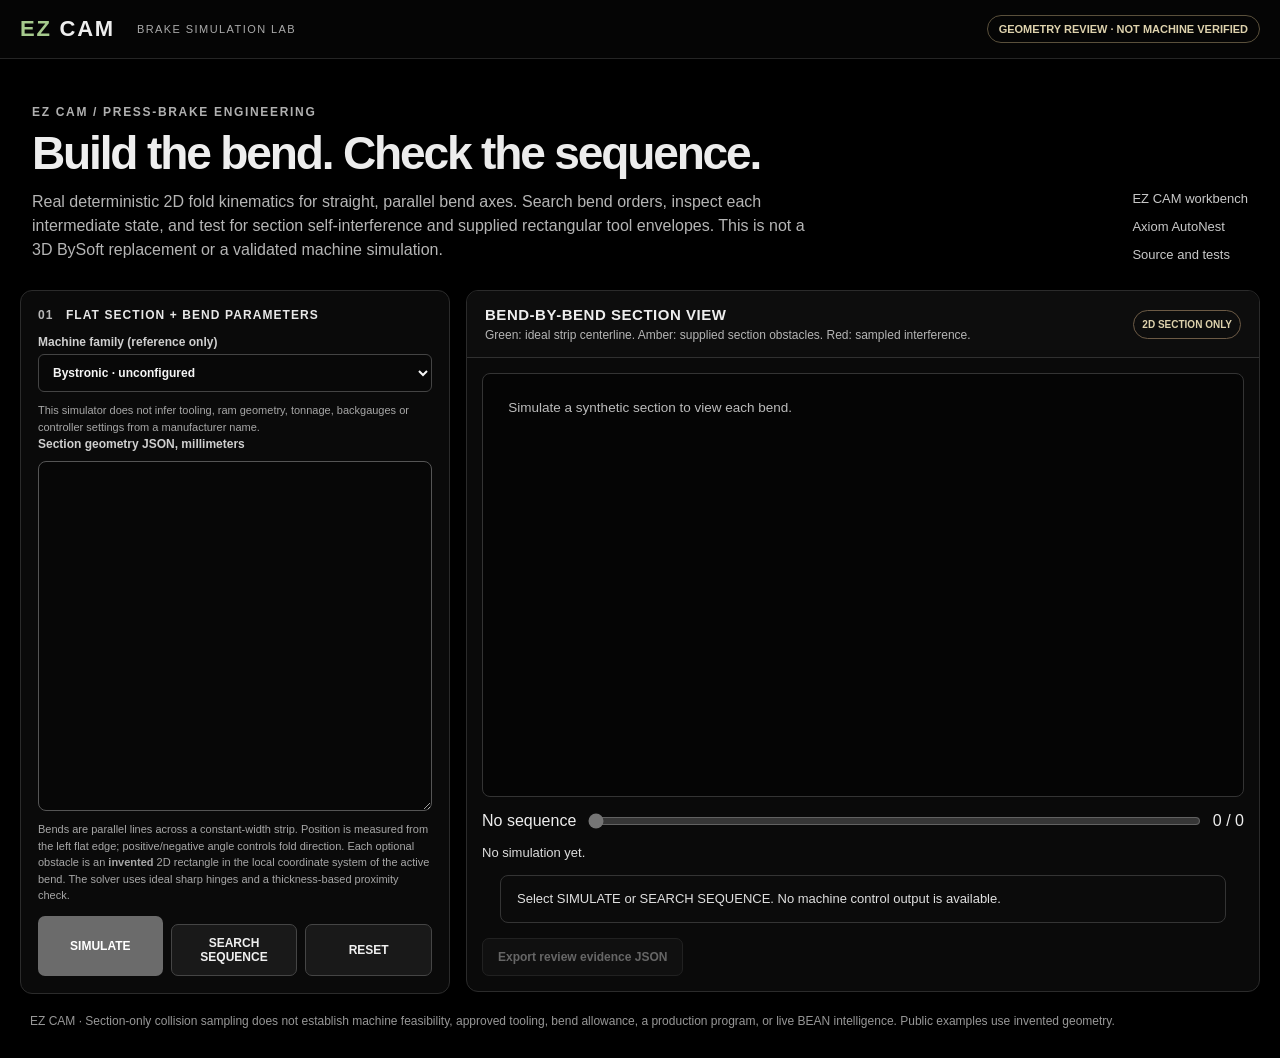
==== web/brake-lab.html @ 6bdc5dbf "Add public EZ CAM Bystronic-family brake section simulation workbench" ====
<!doctype html>
<html lang="en">
<head>
<meta charset="utf-8">
<meta name="viewport" content="width=device-width,initial-scale=1">
<meta name="description" content="EZ CAM brake-section fold simulation, synthetic geometric collision review and bend sequence search.">
<title>EZ CAM | Brake Simulation Lab</title>
<link rel="stylesheet" href="./style.css">
<style>
.brake-grid{display:grid;grid-template-columns:minmax(320px,430px) minmax(0,1fr);gap:16px;align-items:start}
.brake-lab-textarea{display:block;width:100%;min-height:350px;resize:vertical;background:#070707;border:1px solid #555;color:#eee;border-radius:8px;padding:12px;font:12px/1.55 Consolas,monospace;margin-top:10px}
.brake-actions{display:flex;gap:8px;flex-wrap:wrap;margin-top:12px}.brake-actions button{flex:1;min-width:110px}
#section-preview{display:block;width:100%;height:auto;min-height:290px;background:#050505;border:1px solid #343434;border-radius:8px}
.brake-slider{display:flex;gap:10px;align-items:center;margin:14px 0}.brake-slider input{flex:1;accent-color:#a6ca8d}
.brake-stats{display:flex;gap:12px;flex-wrap:wrap;color:#ddd;font-size:13px}
.brake-stats strong{color:#a6ca8d}.brake-evidence{white-space:pre-wrap;line-height:1.6;color:#c5c5c5;font-size:12px}
@media(max-width:950px){.brake-grid{grid-template-columns:1fr}}
</style>
</head>
<body>
<header class="topbar"><a class="brand" href="./"><span>EZ</span> CAM</a><span class="motto">BRAKE SIMULATION LAB</span><span class="mode">GEOMETRY REVIEW · NOT MACHINE VERIFIED</span></header>
<main>
<section class="hero">
 <div><p class="kicker">EZ CAM / PRESS-BRAKE ENGINEERING</p><h1>Build the bend. <em>Check the sequence.</em></h1>
 <p>Real deterministic 2D fold kinematics for straight, parallel bend axes. Search bend orders, inspect each intermediate state, and test for section self-interference and supplied rectangular tool envelopes. This is not a 3D BySoft replacement or a validated machine simulation.</p></div>
 <nav class="hero-links"><a href="./">EZ CAM workbench</a><a href="https://danieloculus0-bot.github.io/Axiom_Beta/erp/autonest.html">Axiom AutoNest</a><a href="https://github.com/danieloculus0-bot/EZ-CAM">Source and tests</a></nav>
</section>
<div class="brake-grid">
 <div class="panel">
 <h2><span>01</span> FLAT SECTION + BEND PARAMETERS</h2>
 <label>Machine family (reference only)<select id="brake-machine">
 <option value="bystronic">Bystronic · unconfigured</option><option value="accurpress">Accurpress · unconfigured</option></select></label>
 <p class="fine">This simulator does not infer tooling, ram geometry, tonnage, backgauges or controller settings from a manufacturer name.</p>
 <label for="brake-input">Section geometry JSON, millimeters</label>
 <textarea id="brake-input" class="brake-lab-textarea" spellcheck="false" aria-label="Flat section bend and obstacle definition"></textarea>
 <p class="fine">Bends are parallel lines across a constant-width strip. Position is measured from the left flat edge; positive/negative angle controls fold direction. Each optional obstacle is an <strong>invented</strong> 2D rectangle in the local coordinate system of the active bend. The solver uses ideal sharp hinges and a thickness-based proximity check.</p>
 <div class="brake-actions"><button id="brake-sim" type="button">SIMULATE</button><button id="brake-opt" class="secondary" type="button">SEARCH SEQUENCE</button><button id="brake-reset" class="secondary" type="button">RESET</button></div>
 </div>
 <div class="stage">
  <div class="stage-head"><div><h2>BEND-BY-BEND SECTION VIEW</h2><p>Green: ideal strip centerline. Amber: supplied section obstacles. Red: sampled interference.</p></div><span class="unverified">2D SECTION ONLY</span></div>
  <div style="padding:15px"><svg id="section-preview" viewBox="0 0 900 500" xmlns="http://www.w3.org/2000/svg" role="img" aria-label="Generated 2D folding sequence section geometry">
   <text x="30" y="45" fill="#bcbcbc">Simulate a synthetic section to view each bend.</text></svg>
   <div class="brake-slider"><span id="brake-frame-label">No sequence</span><input id="brake-frame" type="range" min="0" max="0" value="0" disabled aria-label="Simulation frame"><span id="brake-frame-index">0 / 0</span></div>
   <div id="brake-stats" class="brake-stats">No simulation yet.</div>
   <div id="brake-result" class="result" role="status">Select SIMULATE or SEARCH SEQUENCE. No machine control output is available.</div>
   <pre id="brake-evidence" class="brake-evidence"></pre>
   <button id="brake-export" class="secondary" type="button" disabled>Export review evidence JSON</button>
  </div>
 </div>
</div>
<footer><p>EZ CAM · Section-only collision sampling does not establish machine feasibility, approved tooling, bend allowance, a production program, or live BEAN intelligence. Public examples use invented geometry.</p></footer>
</main>
<script type="module" src="./brake-lab.mjs"></script>
</body></html>
---- web/style.css ----
:root{font-family:Inter,"Segoe UI",Arial,sans-serif;background:#000000;color:#eeeeee;color-scheme:dark}*{box-sizing:border-box}body{margin:0}a{color:#c9c9c9;text-decoration:none}a:hover{text-decoration:underline}.topbar{display:flex;align-items:center;gap:22px;padding:15px max(20px,calc((100vw - 1540px)/2));border-bottom:1px solid #252525;background:#050505}.brand{font-size:22px;font-weight:900;letter-spacing:.08em;color:#eeeeee}.brand span{color:#a6ca8d}.motto{font-size:11px;color:#aaaaaa;letter-spacing:.13em}.mode{margin-left:auto;color:#ded2ad;border:1px solid #5a503b;border-radius:30px;padding:7px 11px;font-size:11px;font-weight:700}main{max-width:1540px;margin:auto;padding:20px}.hero{display:flex;align-items:end;justify-content:space-between;gap:20px;padding:24px 12px 28px}.hero h1{font-size:clamp(28px,3.6vw,55px);line-height:1.09;letter-spacing:-.047em;margin:7px 0 12px}.hero em{color:#ececec;font-style:normal}.hero p{max-width:780px;color:#b5b5b5;line-height:1.5;margin:0}.hero .kicker{font-size:12px;letter-spacing:.14em;color:#b0b0b0;font-weight:800;text-transform:uppercase}.hero-links{display:flex;flex-direction:column;gap:13px;font-size:13px;white-space:nowrap}.workbench{display:grid;grid-template-columns:minmax(310px,380px) minmax(0,1fr);gap:15px;align-items:start}.sidebar{display:flex;flex-direction:column;gap:12px}.panel,.stage{border:1px solid #2b2b2b;background:#0a0a0a;border-radius:12px;overflow:hidden}.panel{padding:17px}.panel h2{font-size:12px;letter-spacing:.09em;margin:0 0 13px;color:#e8e8e8}.panel h2:not(:first-child){margin-top:20px}.panel h2 span{color:#b7b7b7;margin-right:8px}.panel .free{font-size:9px;letter-spacing:.05em;color:#b7caa6;border:1px solid #414141;border-radius:5px;padding:4px;margin-left:6px}label{display:block;font-size:12px;color:#cfcfcf;font-weight:600}label input,label select{margin-top:5px;width:100%;min-width:0;border:1px solid #444444;background:#080808;border-radius:6px;color:#f5f5f5;padding:10px;font:inherit}label input:focus,label select:focus{outline:2px solid #99c17c;outline-offset:1px}.fields{display:grid;gap:10px}.fields.two{grid-template-columns:repeat(2,minmax(0,1fr))}.fine,.disclaimer{font-size:11px;color:#a7a7a7;line-height:1.5}.fine{margin:10px 0 2px}.suggestion{margin:11px 0 14px;padding:11px;background:#080808;border-left:3px solid #99c17c;color:#d0d0d0;line-height:1.5;font-size:12px;white-space:pre-line}button{cursor:pointer;border:0;border-radius:7px;font:inherit;font-size:12px;font-weight:800;padding:11px 15px;transition:background .1s}button:disabled{opacity:.4;cursor:not-allowed}.primary{width:100%;margin-top:17px;background:#d3d3d3;color:#0d0d0d}.primary:hover:not(:disabled){background:#eeeeee}.secondary{border:1px solid #454545;background:#191919;color:#f0f0f0}.secondary:hover:not(:disabled){background:#303030}.panel button.secondary{width:100%;margin-top:8px}.stage{position:sticky;top:12px}.stage-head{display:flex;gap:12px;justify-content:space-between;align-items:center;padding:15px 18px;background:#0d0d0d;border-bottom:1px solid #303030}.stage-head h2{margin:0;font-size:15px;letter-spacing:.035em}.stage-head p{font-size:12px;color:#b5b5b5;margin:5px 0 0}.unverified{font-size:10px;font-weight:800;white-space:nowrap;color:#ded2ad;border:1px solid #6c5a45;border-radius:20px;padding:8px}#preview{display:block;width:100%;height:auto;background:#050505;aspect-ratio:960/620}.playbar{display:flex;align-items:center;gap:16px;padding:12px 18px;background:#0d0d0d;border-top:1px solid #292929}.playbar span{font-size:10px;letter-spacing:.07em;color:#aaaaaa;white-space:nowrap}.playbar input{flex:1;accent-color:#aacb8e}.playbar button{padding:8px 13px}.outcome{display:grid;grid-template-columns:repeat(3,minmax(0,1fr));border-top:1px solid #333333}.metric{padding:19px;display:flex;flex-direction:column;gap:9px;border-right:1px solid #2b2b2b}.metric:last-child{border-right:0}.metric span{font-size:12px;color:#b4b4b4}.metric strong{font-size:clamp(18px,2.1vw,30px);color:#ededed;letter-spacing:-.05em}.result{margin:15px 18px;padding:13px 16px;background:#0b0b0b;border:1px solid #343434;border-radius:8px;color:#e0e0e0;font-size:13px;line-height:1.5}.result.error{color:#ffe2ba;border-color:#ba7750}.disclaimer{padding:0 18px 18px;margin:0}footer{padding:20px 10px 10px;color:#979797;font-size:12px}footer p{margin:0}[hidden]{display:none!important}@media(max-width:1000px){.hero{align-items:start;flex-direction:column}.hero-links{flex-direction:row;flex-wrap:wrap}.workbench{grid-template-columns:1fr}.stage{position:static}.sidebar{display:grid;grid-template-columns:repeat(2,minmax(0,1fr));align-items:start}.panel{height:100%}}@media(max-width:620px){main{padding:10px}.topbar{padding:13px;flex-wrap:wrap;gap:10px}.motto{display:none}.mode{font-size:9px}.hero{padding:20px 7px}.sidebar{display:flex}.stage-head{align-items:flex-start;flex-direction:column}.unverified{align-self:start}.metric{padding:12px}.metric span{font-size:10px}.metric strong{font-size:19px}.playbar{gap:7px}.playbar span{font-size:9px}footer{line-height:1.6}}
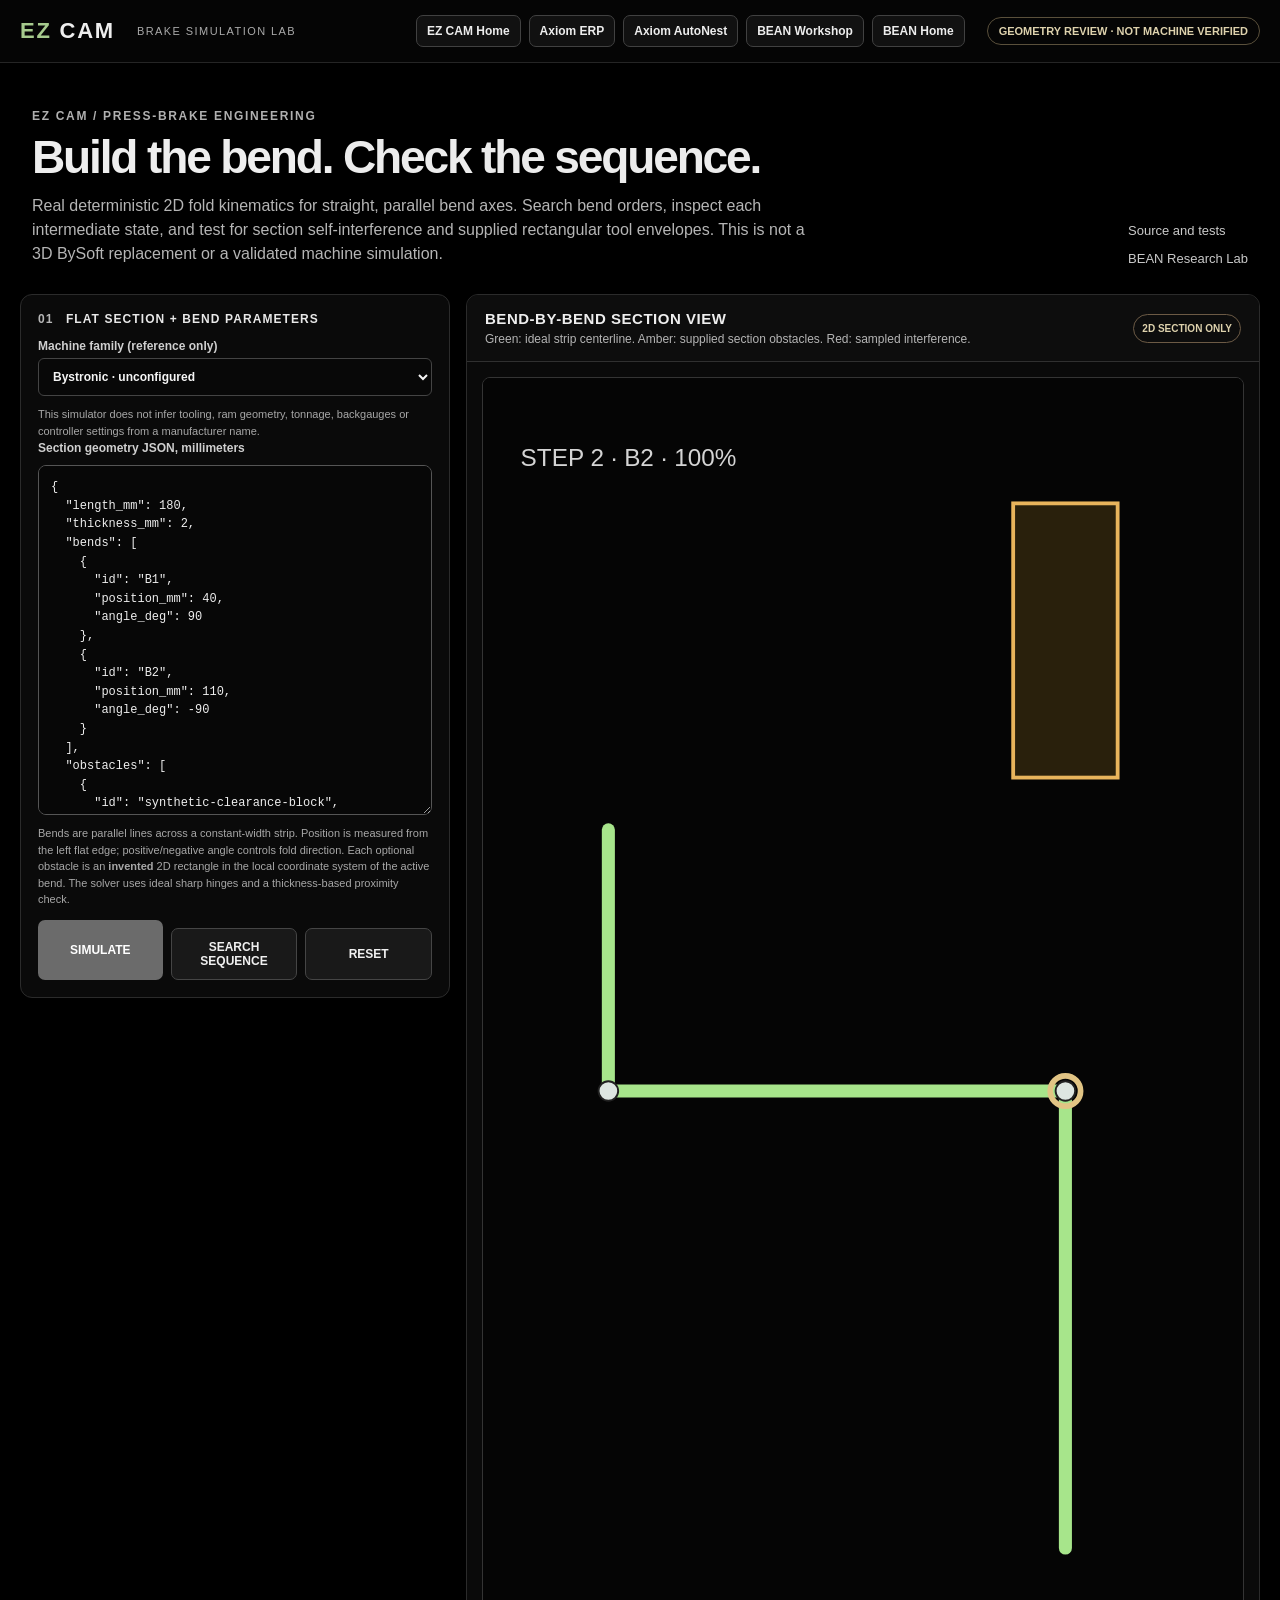
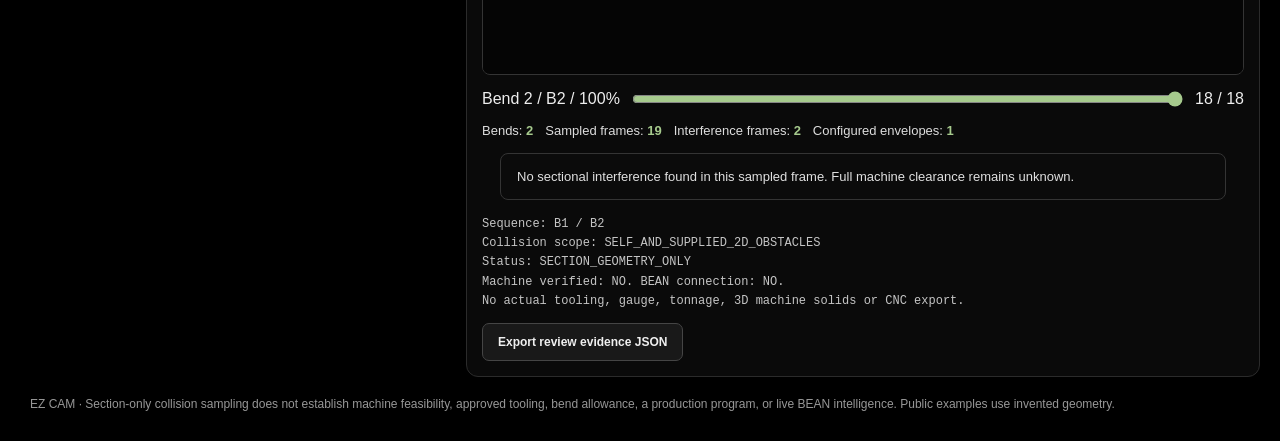
==== commit e4ab0b48: "Add persistent EZ CAM, Axiom and BEAN workshop navigation to brake lab" ====
--- a/web/brake-lab.html
+++ b/web/brake-lab.html
@@ -7,6 +7,11 @@
 <title>EZ CAM | Brake Simulation Lab</title>
 <link rel="stylesheet" href="./style.css">
 <style>
+.workshop-nav{display:flex;flex-wrap:wrap;align-items:center;gap:8px;margin-left:auto}
+.workshop-nav a{font-size:12px;font-weight:750;color:#ededed;background:#111;border:1px solid #414141;border-radius:7px;padding:8px 10px;white-space:nowrap}
+.workshop-nav a:hover,.workshop-nav a:focus-visible{background:#2c2c2c;border-color:#a6ca8d;text-decoration:none}
+.topbar .mode{margin-left:0}
+@media(max-width:1000px){.workshop-nav{order:3;flex-basis:100%;margin-left:0}.topbar .mode{margin-left:auto}}
 .brake-grid{display:grid;grid-template-columns:minmax(320px,430px) minmax(0,1fr);gap:16px;align-items:start}
 .brake-lab-textarea{display:block;width:100%;min-height:350px;resize:vertical;background:#070707;border:1px solid #555;color:#eee;border-radius:8px;padding:12px;font:12px/1.55 Consolas,monospace;margin-top:10px}
 .brake-actions{display:flex;gap:8px;flex-wrap:wrap;margin-top:12px}.brake-actions button{flex:1;min-width:110px}
@@ -18,12 +23,23 @@
 </style>
 </head>
 <body>
-<header class="topbar"><a class="brand" href="./"><span>EZ</span> CAM</a><span class="motto">BRAKE SIMULATION LAB</span><span class="mode">GEOMETRY REVIEW · NOT MACHINE VERIFIED</span></header>
+<header class="topbar">
+ <a class="brand" href="./" aria-label="EZ CAM home"><span>EZ</span> CAM</a>
+ <span class="motto">BRAKE SIMULATION LAB</span>
+ <nav class="workshop-nav" aria-label="Workshop navigation">
+  <a href="./">EZ CAM Home</a>
+  <a href="https://danieloculus0-bot.github.io/Axiom_Beta/erp/">Axiom ERP</a>
+  <a href="https://danieloculus0-bot.github.io/Axiom_Beta/erp/autonest.html">Axiom AutoNest</a>
+  <a href="https://danieloculus0-bot.github.io/BEAN/portfolio/">BEAN Workshop</a>
+  <a href="https://danieloculus0-bot.github.io/BEAN/">BEAN Home</a>
+ </nav>
+ <span class="mode">GEOMETRY REVIEW · NOT MACHINE VERIFIED</span>
+</header>
 <main>
 <section class="hero">
  <div><p class="kicker">EZ CAM / PRESS-BRAKE ENGINEERING</p><h1>Build the bend. <em>Check the sequence.</em></h1>
  <p>Real deterministic 2D fold kinematics for straight, parallel bend axes. Search bend orders, inspect each intermediate state, and test for section self-interference and supplied rectangular tool envelopes. This is not a 3D BySoft replacement or a validated machine simulation.</p></div>
- <nav class="hero-links"><a href="./">EZ CAM workbench</a><a href="https://danieloculus0-bot.github.io/Axiom_Beta/erp/autonest.html">Axiom AutoNest</a><a href="https://github.com/danieloculus0-bot/EZ-CAM">Source and tests</a></nav>
+ <nav class="hero-links" aria-label="Development resources"><a href="https://github.com/danieloculus0-bot/EZ-CAM">Source and tests</a><a href="https://danieloculus0-bot.github.io/BEAN/research-lab.html">BEAN Research Lab</a></nav>
 </section>
 <div class="brake-grid">
  <div class="panel">
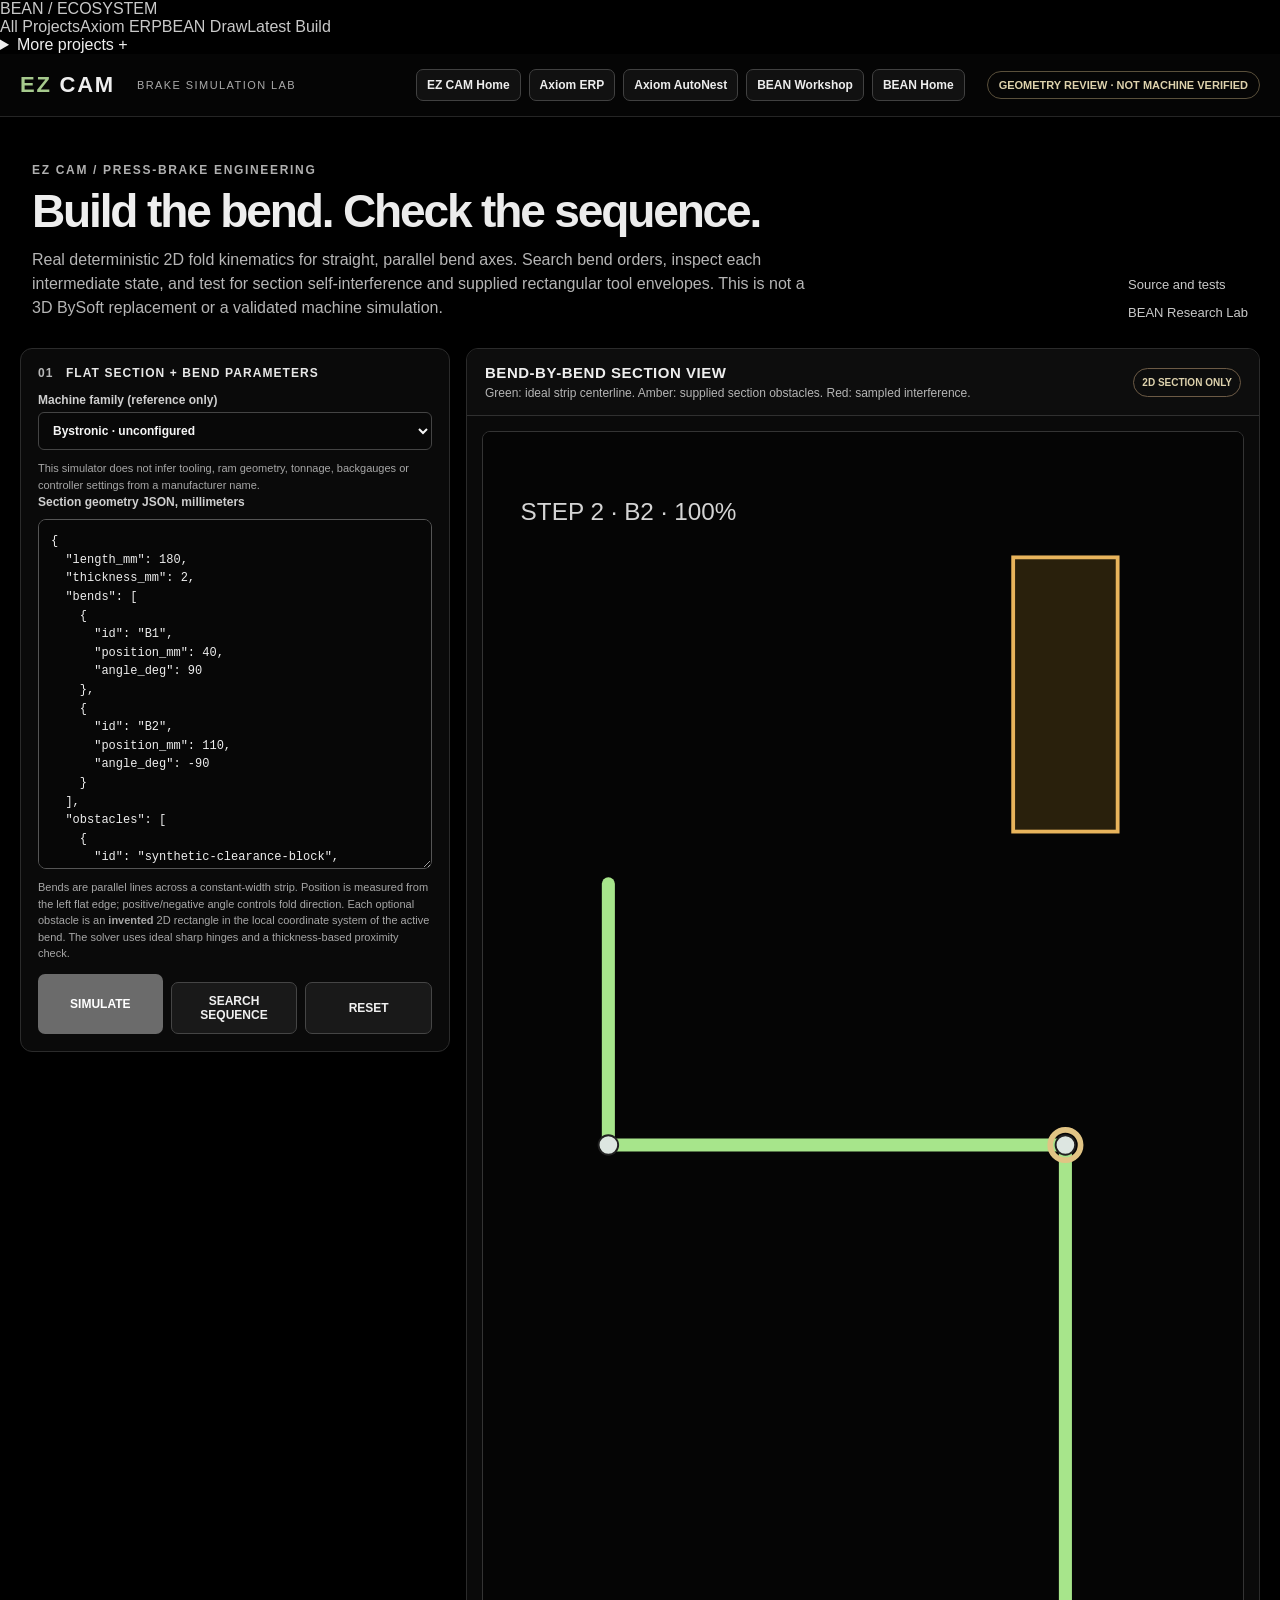
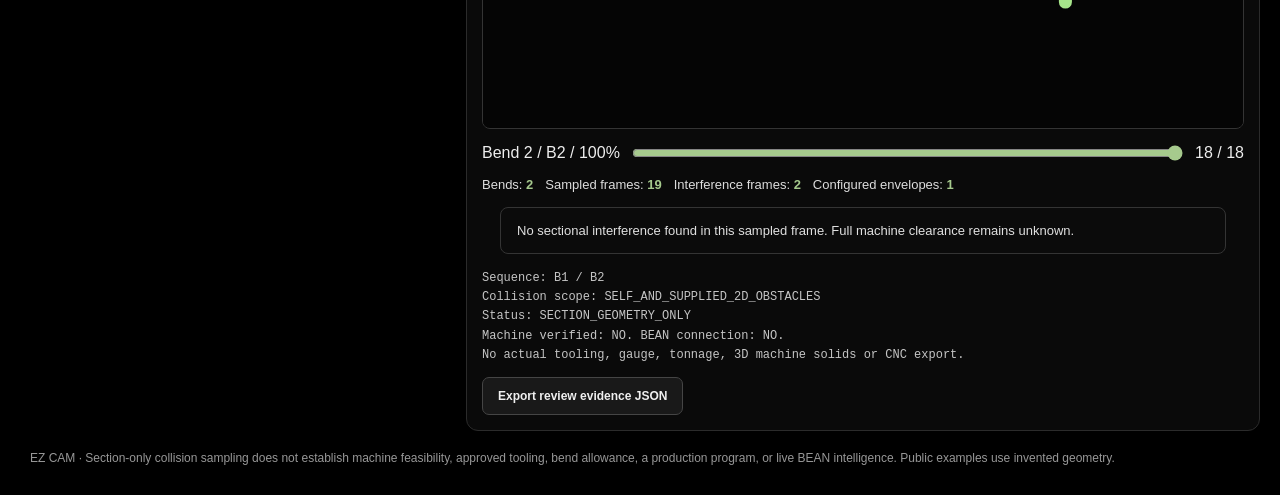
==== commit 67e1862d: "feat(web): connect EZ CAM and press brake lab to BEAN ecosystem" ====
--- a/web/brake-lab.html
+++ b/web/brake-lab.html
@@ -21,8 +21,13 @@
 .brake-stats strong{color:#a6ca8d}.brake-evidence{white-space:pre-wrap;line-height:1.6;color:#c5c5c5;font-size:12px}
 @media(max-width:950px){.brake-grid{grid-template-columns:1fr}}
 </style>
+<link rel="stylesheet" href="https://danieloculus0-bot.github.io/BEAN/ecosystem-nav.css?v=20261120">
 </head>
 <body>
+<nav class="bean-net" data-bean-ecosystem-nav="v1" aria-label="BEAN ecosystem navigation"><div class="bean-net-inner">
+<a class="bean-net-home" href="https://danieloculus0-bot.github.io/BEAN/">BEAN / ECOSYSTEM</a><div class="bean-net-links"><a href="https://danieloculus0-bot.github.io/BEAN/portfolio/">All Projects</a><a href="https://danieloculus0-bot.github.io/Axiom_Beta/erp/">Axiom ERP</a><a href="https://danieloculus0-bot.github.io/BEAN/bean-draw/">BEAN Draw</a><a class="bean-net-update" href="https://danieloculus0-bot.github.io/BEAN/status.html">Latest Build</a><details><summary>More projects +</summary><div class="bean-net-menu">
+<a href="https://danieloculus0-bot.github.io/BEAN/research-lab.html">BEAN Research Lab</a><a href="https://danieloculus0-bot.github.io/Axiom_Beta/erp/autonest.html">Axiom AutoNest</a><a href="https://danieloculus0-bot.github.io/EZ-CAM/brake-lab.html">Brake Simulation</a><a href="https://danieloculus0-bot.github.io/BEAN/bean-demo/">BEAN Core Demo</a><a href="https://danieloculus0-bot.github.io/BEAN/portfolio/bean-learning/">Learning Experiments</a><a href="https://danieloculus0-bot.github.io/BEAN/portfolio/ez-fair/">EZ-FAIR Demo</a><a href="https://danieloculus0-bot.github.io/BEAN/portfolio/ez-office/">EZ-Office Demo</a><a href="https://danieloculus0-bot.github.io/BEAN/aiscend.html">AIscend</a><a href="https://danieloculus0-bot.github.io/BEAN/beander/">BEANder</a><a href="https://github.com/danieloculus0-bot/BEAN">BEAN Source</a></div></details></div></div></nav>
+
 <header class="topbar">
  <a class="brand" href="./" aria-label="EZ CAM home"><span>EZ</span> CAM</a>
  <span class="motto">BRAKE SIMULATION LAB</span>
